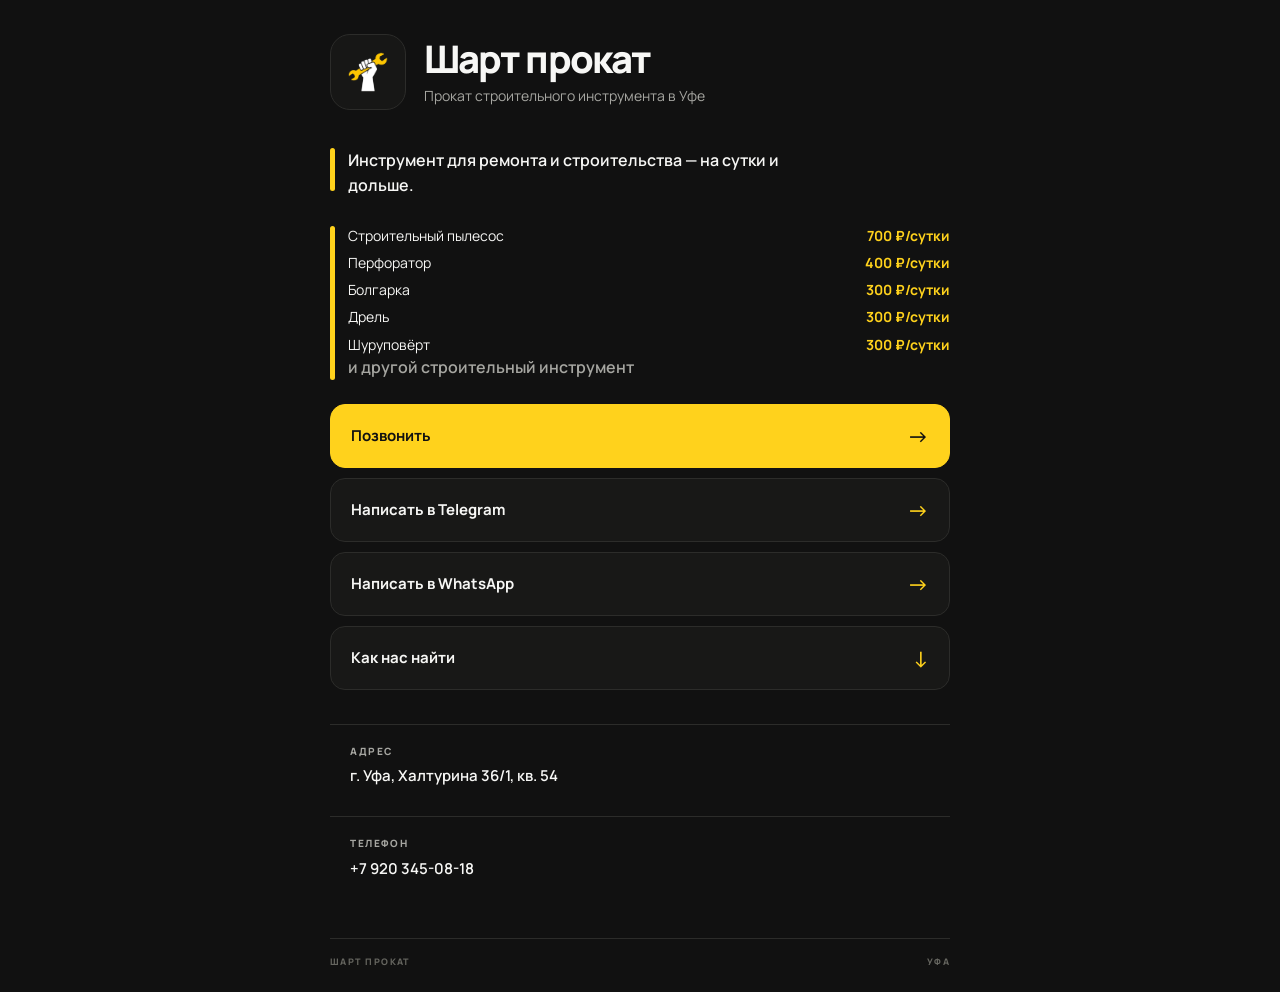
==== index.html @ f5a3ae48 "добавил асортимент" ====
<!doctype html>
<html lang="ru">
<head>
  <meta charset="utf-8">
  <meta name="viewport" content="width=device-width, initial-scale=1, viewport-fit=cover">
  <meta name="theme-color" content="#111111">
  <meta name="description" content="Шарт прокат — прокат строительного инструмента в Уфе. Халтурина 36/1, кв. 54.">
  <meta property="og:title" content="Шарт прокат — прокат строительного инструмента">
  <meta property="og:description" content="Прокат строительного инструмента в Уфе.">
  <meta property="og:type" content="website">
  <title>Шарт прокат — прокат инструмента в Уфе</title>
  <link rel="icon" href="assets/logo.png" type="image/svg+xml">
  <link rel="stylesheet" href="style.css">
</head>
<body>
  <main class="page">
    <header class="hero">
      <div class="brand-mark" aria-label="Шарт прокат">
        <img src="assets/logo.png" alt="Шарт прокат">
      </div>
      <div class="brand">
        <h1>Шарт прокат</h1>
        <p>Прокат строительного инструмента в Уфе</p>
      </div>
    </header>

    <section class="intro">
      <span class="accent-line"></span>
      <p>Инструмент для ремонта и строительства — на сутки и дольше.</p>
    </section>

<section class="intro price-list">
  <span class="accent-line"></span>
  <div class="price-content">

    <div class="prices">
      <div><span>Строительный пылесос</span><b>700 ₽/сутки</b></div>
      <div><span>Перфоратор</span><b>400 ₽/сутки</b></div>
      <div><span>Болгарка</span><b>300 ₽/сутки</b></div>
      <div><span>Дрель</span><b>300 ₽/сутки</b></div>
      <div><span>Шуруповёрт</span><b>300 ₽/сутки</b></div>
    </div>

    <p class="price-more">и другой строительный инструмент</p>
  </div>
</section>

    <section class="actions" aria-label="Связаться с нами">
      <a class="button button-primary" href="tel:+79203450818">
        <span>Позвонить</span>
        <b>→</b>
      </a>

      <a class="button" href="https://t.me/ShartProkatBot" target="_blank" rel="noopener">
        <span>Написать в Telegram</span>
        <b>→</b>
      </a>

      <a class="button" href="https://wa.me/79203450818" target="_blank" rel="noopener">
        <span>Написать в WhatsApp</span>
        <b>→</b>
      </a>

      <a class="button" href="#address">
        <span>Как нас найти</span>
        <b>↓</b>
      </a>
    </section>

    <section class="info">
      <div class="info-card">
        <div class="label">АДРЕС</div>
        <div class="value" id="address">г. Уфа, Халтурина 36/1, кв. 54</div>
      </div>

      <div class="info-card">
        <div class="label">ТЕЛЕФОН</div>
        <a class="value link" href="tel:+79203450818">+7 920 345-08-18</a>
      </div>
    </section>

    <footer>
      <span>ШАРТ ПРОКАТ</span>
      <span>УФА</span>
    </footer>
  </main>
</body>
</html>
---- style.css ----
@import url('https://fonts.googleapis.com/css2?family=Manrope:wght@400;500;600;700;800&display=swap');

:root {
  --black: #111111;
  --white: #f7f7f5;
  --yellow: #ffd21c;
  --muted: #a6a6a1;
  --border: #2c2c2a;
}

* {
  box-sizing: border-box;
}

html {
  scroll-behavior: smooth;
}

body {
  margin: 0;
  min-height: 100vh;
  background: var(--black);
  color: var(--white);
  font-family: "Manrope", Arial, sans-serif;
}

a {
  color: inherit;
  text-decoration: none;
}

.page {
  width: min(100% - 32px, 620px);
  margin: 0 auto;
  padding: 34px 0 24px;
}

.hero {
  display: flex;
  align-items: center;
  gap: 18px;
}

.brand-mark {
  width: 76px;
  height: 76px;
  flex: 0 0 76px;
  display: grid;
  place-items: center;
  border: 1px solid var(--border);
  background: #171716;
  border-radius: 20px;
  overflow: hidden;
}

.brand-mark img {
  width: 62px;
  height: 62px;
  display: block;
}

.brand h1 {
  margin: 0;
  font-size: clamp(27px, 7vw, 38px);
  line-height: 1;
  letter-spacing: -0.05em;
  font-weight: 800;
}

.brand p {
  margin: 9px 0 0;
  color: var(--muted);
  font-size: 14px;
  line-height: 1.4;
}

.intro {
  margin: 38px 0 24px;
  display: flex;
  gap: 13px;
  align-items: flex-start;
}

.accent-line {
  width: 5px;
  min-width: 5px;
  height: 43px;
  background: var(--yellow);
  border-radius: 99px;
}

.intro p {
  margin: 0;
  max-width: 480px;
  font-size: 16px;
  line-height: 1.55;
  font-weight: 600;
}

.actions {
  display: grid;
  gap: 10px;
}

.button {
  min-height: 64px;
  padding: 0 20px;
  display: flex;
  align-items: center;
  justify-content: space-between;
  border: 1px solid var(--border);
  border-radius: 15px;
  background: #181817;
  font-size: 15px;
  font-weight: 700;
  transition: transform .18s ease, border-color .18s ease, background .18s ease;
}

.button b {
  color: var(--yellow);
  font-size: 22px;
  font-weight: 500;
}

.button:hover {
  transform: translateY(-2px);
  border-color: #555550;
  background: #20201e;
}

.button:active {
  transform: translateY(0);
}

.button-primary {
  background: var(--yellow);
  border-color: var(--yellow);
  color: var(--black);
}

.button-primary b {
  color: var(--black);
}

.button-primary:hover {
  background: #ffe04e;
  border-color: #ffe04e;
}

.info {
  margin-top: 34px;
  display: grid;
  gap: 10px;
}

.info-card {
  padding: 19px 20px;
  border-top: 1px solid var(--border);
}

.label {
  margin-bottom: 7px;
  color: var(--muted);
  font-size: 10px;
  letter-spacing: .16em;
  font-weight: 800;
}

.value {
  font-size: 15px;
  line-height: 1.5;
  font-weight: 600;
}

.link {
  display: inline-block;
}

footer {
  margin-top: 38px;
  padding-top: 16px;
  border-top: 1px solid var(--border);
  display: flex;
  justify-content: space-between;
  color: #666660;
  font-size: 9px;
  font-weight: 800;
  letter-spacing: .16em;
}

@media (max-width: 420px) {
  .page {
    width: min(100% - 24px, 620px);
    padding-top: 24px;
  }

  .hero {
    gap: 14px;
  }

  .brand-mark {
    width: 66px;
    height: 66px;
    flex-basis: 66px;
    border-radius: 17px;
  }

  .brand-mark img {
    width: 54px;
    height: 54px;
  }

  .brand h1 {
    font-size: 28px;
  }

  .brand p {
    font-size: 12px;
  }

  .button {
    min-height: 60px;
  }
}
.price-list {
  margin-top: 28px;
}

.price-list .accent-line {
  height: auto;
  min-height: 100%;
  align-self: stretch;
}

.price-content {
  flex: 1;
  min-width: 0;
}

.price-title {
  margin: 0 0 50px;
  font-size: 16px;
  line-height: 1.4;
  font-weight: 700;
}

.prices {
  display: grid;
  gap: 7px;
}

.prices div {
  display: flex;
  align-items: baseline;
  justify-content: space-between;
  gap: 16px;
  font-size: 14px;
  line-height: 1.45;
}

.prices span {
  color: var(--white);
}

.prices b {
  flex: 0 0 auto;
  color: var(--yellow);
  font-weight: 700;
  white-space: nowrap;
}

.price-more {
  margin: 13px 0 0;
  color: var(--muted);
  font-size: 13px;
  line-height: 1.4;
  font-weight: 500;
}
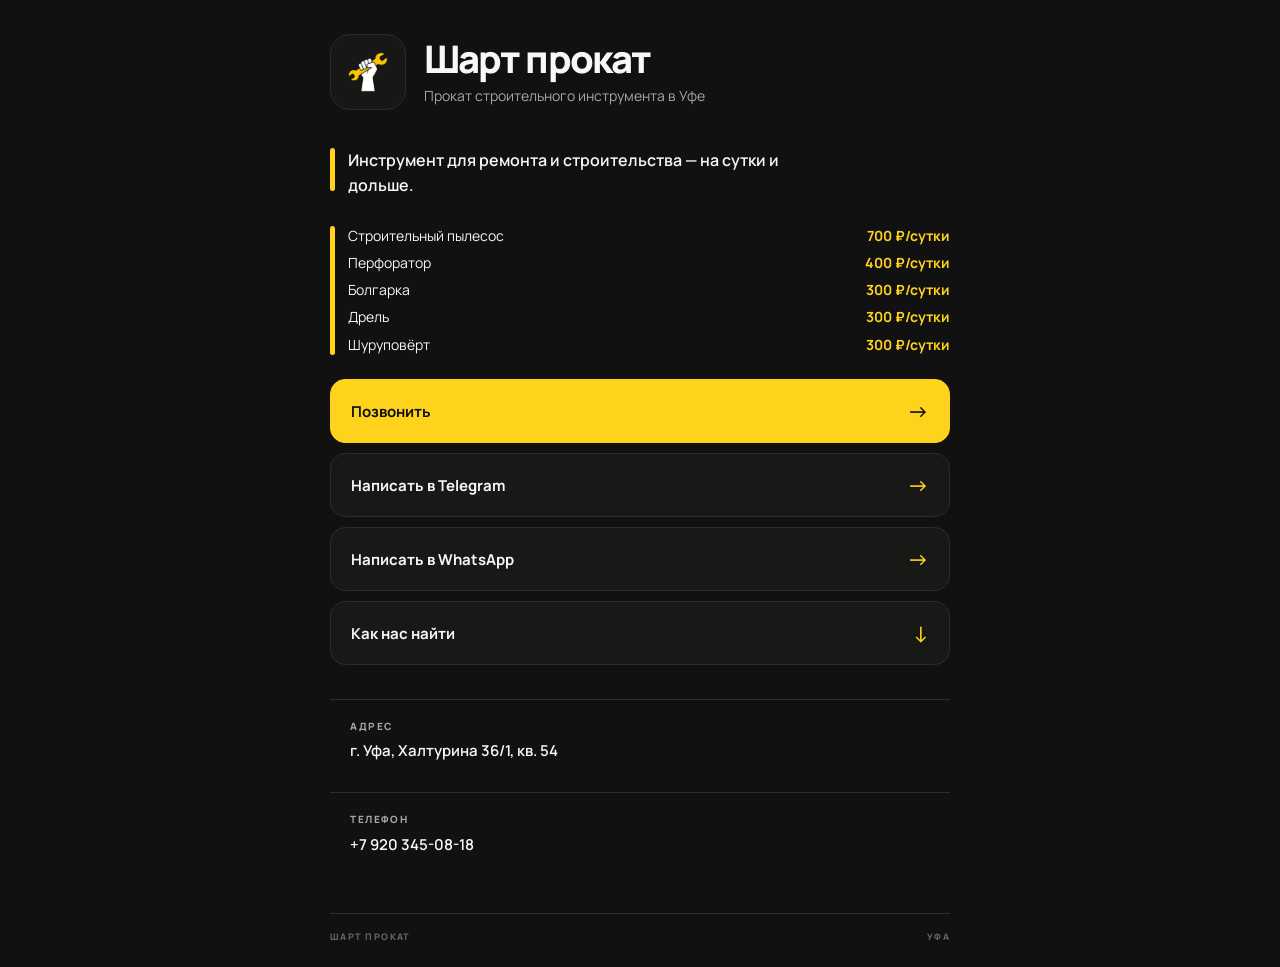
==== commit 2eca237d: "убрал точт обесит" ====
--- a/index.html
+++ b/index.html
@@ -40,8 +40,6 @@
       <div><span>Дрель</span><b>300 ₽/сутки</b></div>
       <div><span>Шуруповёрт</span><b>300 ₽/сутки</b></div>
     </div>
-
-    <p class="price-more">и другой строительный инструмент</p>
   </div>
 </section>
 
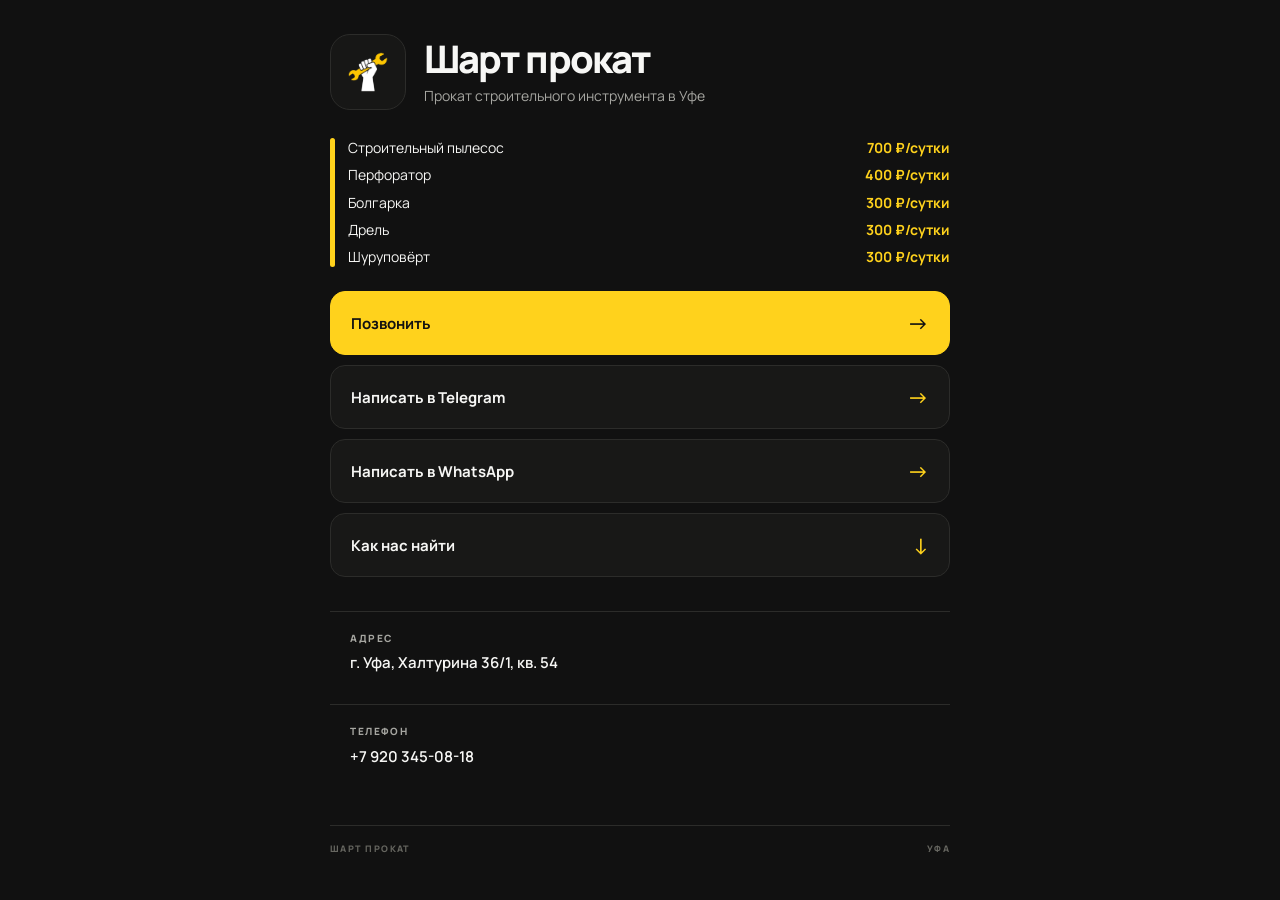
==== commit c6a5973c: "удалил интро" ====
--- a/index.html
+++ b/index.html
@@ -24,11 +24,6 @@
       </div>
     </header>
 
-    <section class="intro">
-      <span class="accent-line"></span>
-      <p>Инструмент для ремонта и строительства — на сутки и дольше.</p>
-    </section>
-
 <section class="intro price-list">
   <span class="accent-line"></span>
   <div class="price-content">
@@ -54,7 +49,7 @@
         <b>→</b>
       </a>
 
-      <a class="button" href="https://wa.me/79203450818" target="_blank" rel="noopener">
+      <a class="button" href="https://wa.me/79610406788" target="_blank" rel="noopener">
         <span>Написать в WhatsApp</span>
         <b>→</b>
       </a>
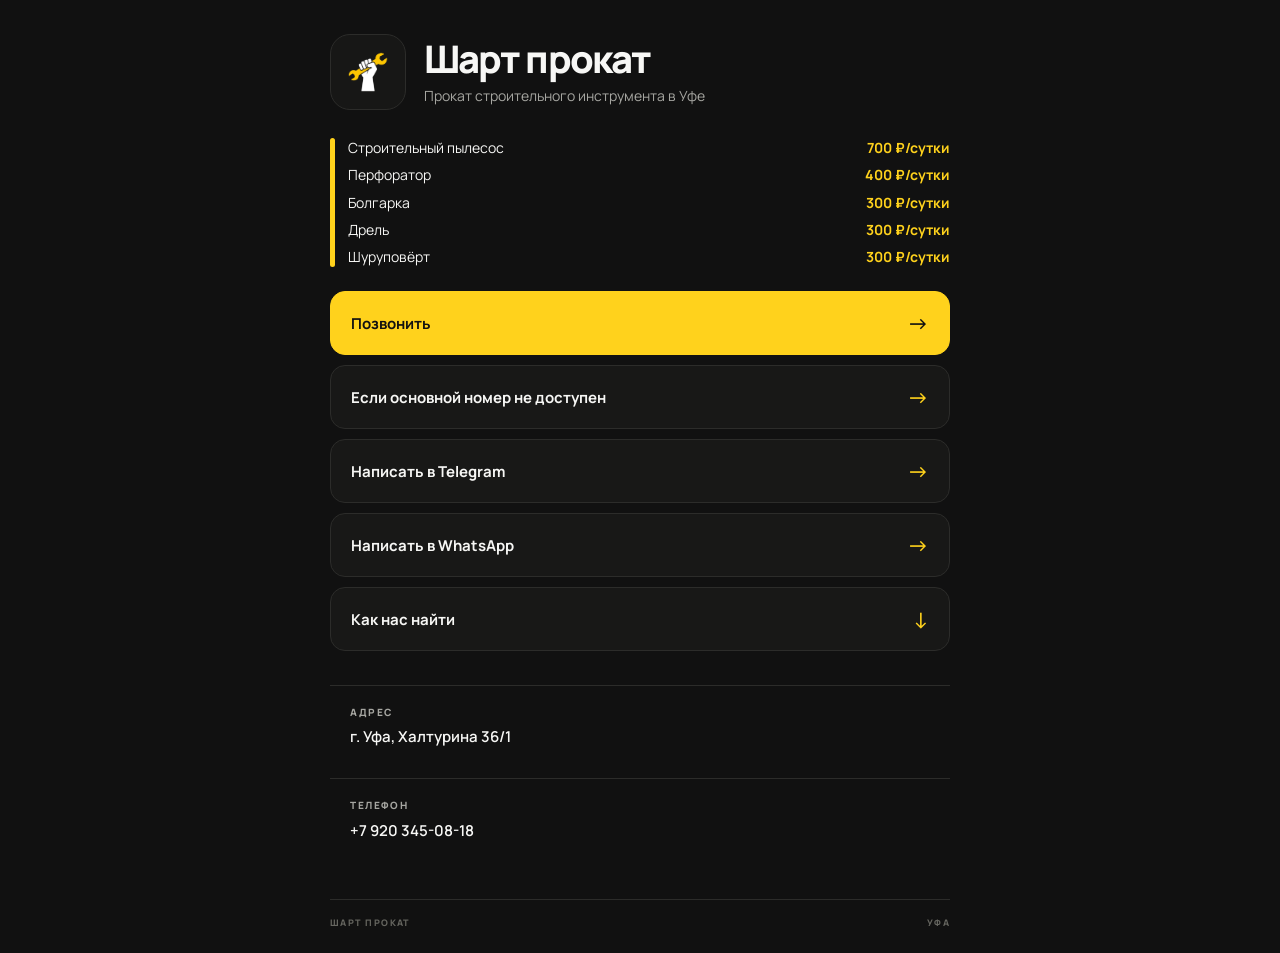
==== commit e66b1a1f: "добавил контакты" ====
--- a/index.html
+++ b/index.html
@@ -44,6 +44,11 @@
         <b>→</b>
       </a>
 
+      <a class="button" href="tel:+79177970357">
+        <span>Если основной номер не доступен</span>
+        <b>→</b>
+      </a>
+
       <a class="button" href="https://t.me/ShartProkatBot" target="_blank" rel="noopener">
         <span>Написать в Telegram</span>
         <b>→</b>
@@ -63,7 +68,7 @@
     <section class="info">
       <div class="info-card">
         <div class="label">АДРЕС</div>
-        <div class="value" id="address">г. Уфа, Халтурина 36/1, кв. 54</div>
+        <div class="value" id="address">г. Уфа, Халтурина 36/1</div>
       </div>
 
       <div class="info-card">
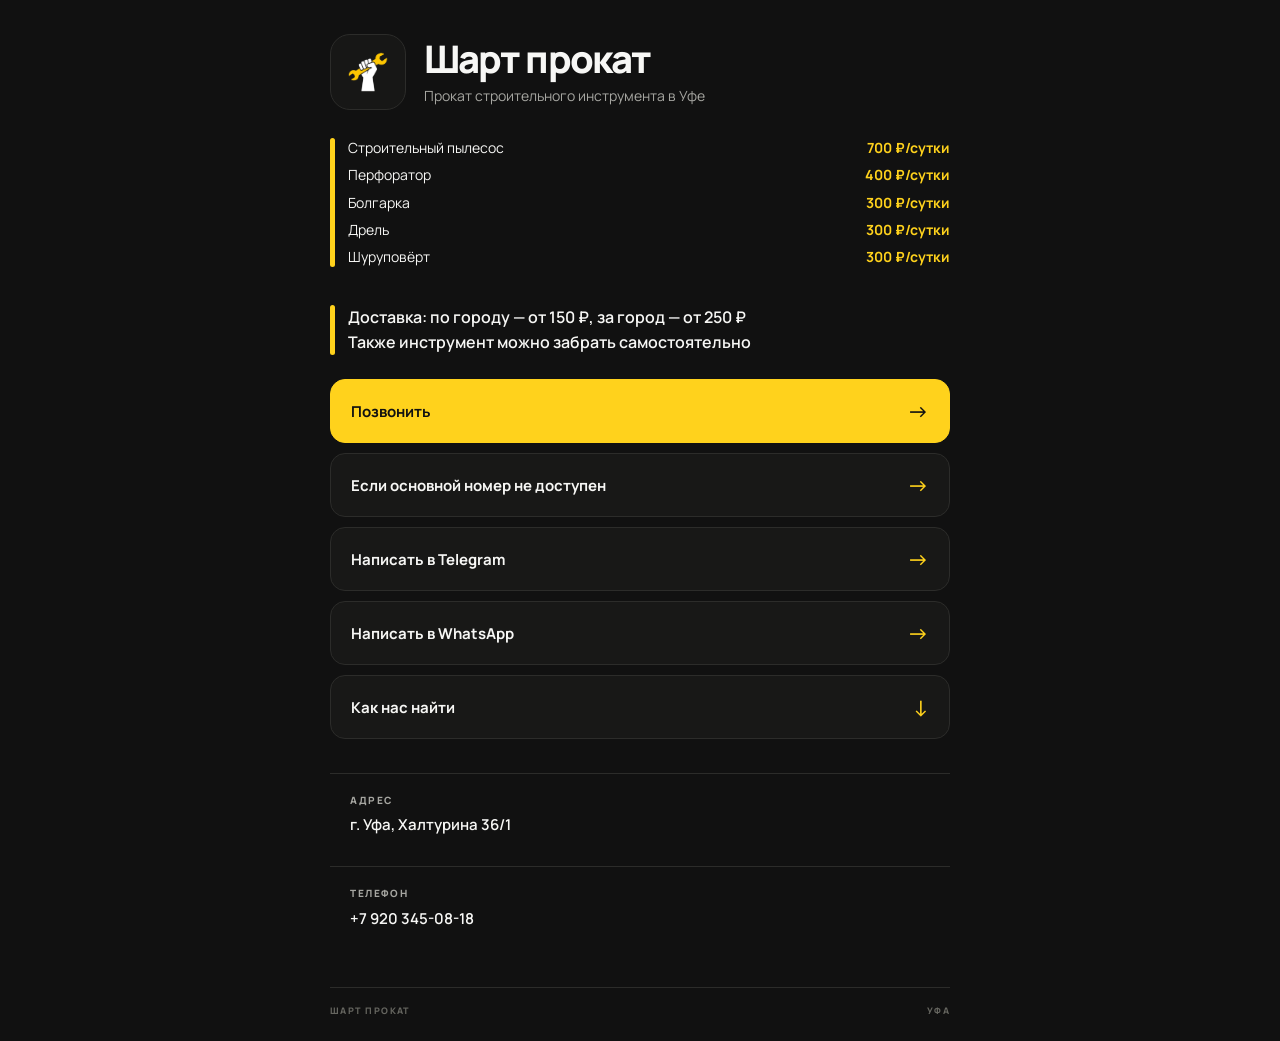
==== commit 75747fb8: "добавил раскладку" ====
--- a/index.html
+++ b/index.html
@@ -37,6 +37,12 @@
     </div>
   </div>
 </section>
+     <section class="intro">
+      <span class="accent-line"></span>
+      <p>Доставка: по городу — от 150 ₽, за город — от 250 ₽<br>
+          Также инструмент можно забрать самостоятельно
+      </p>
+    </section>
 
     <section class="actions" aria-label="Связаться с нами">
       <a class="button button-primary" href="tel:+79203450818">
--- a/style.css
+++ b/style.css
@@ -84,7 +84,7 @@
 .accent-line {
   width: 5px;
   min-width: 5px;
-  height: 43px;
+  height: 50px;
   background: var(--yellow);
   border-radius: 99px;
 }
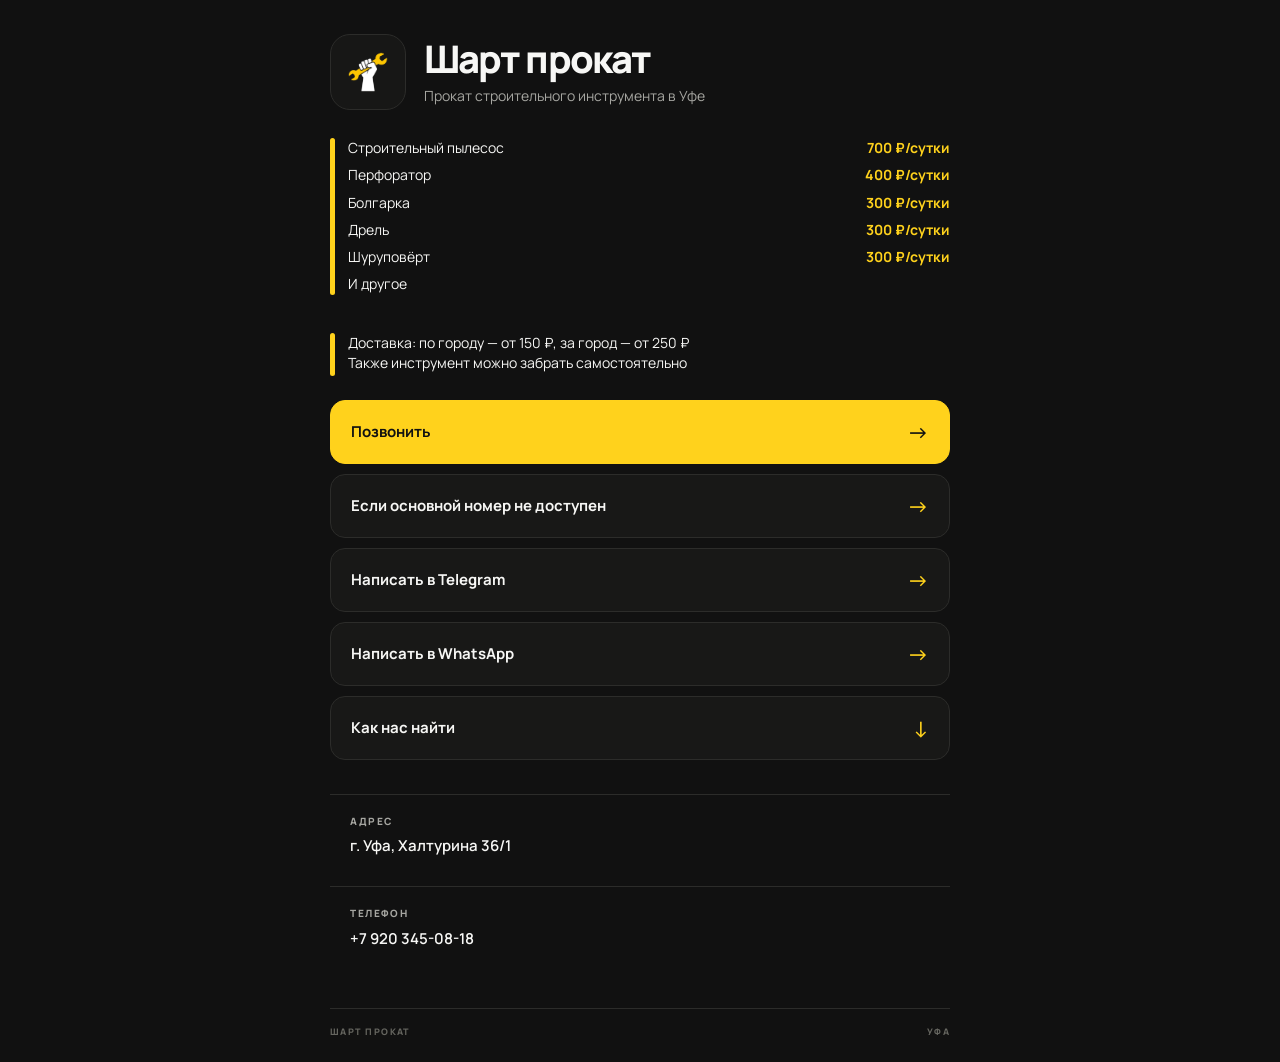
==== commit 225c511d: "изменил доставку" ====
--- a/index.html
+++ b/index.html
@@ -24,25 +24,31 @@
       </div>
     </header>
 
-<section class="intro price-list">
+    <section class="intro price-list">
+      <span class="accent-line"></span>
+      <div class="price-content">
+
+        <div class="prices">
+          <div><span>Строительный пылесос</span><b>700 ₽/сутки</b></div>
+          <div><span>Перфоратор</span><b>400 ₽/сутки</b></div>
+          <div><span>Болгарка</span><b>300 ₽/сутки</b></div>
+          <div><span>Дрель</span><b>300 ₽/сутки</b></div>
+          <div><span>Шуруповёрт</span><b>300 ₽/сутки</b></div>
+            <div><span>И другое</span><b> </b></div>
+        </div>
+      </div>
+    </section>
+<section class="intro delivery">
   <span class="accent-line"></span>
-  <div class="price-content">
 
-    <div class="prices">
-      <div><span>Строительный пылесос</span><b>700 ₽/сутки</b></div>
-      <div><span>Перфоратор</span><b>400 ₽/сутки</b></div>
-      <div><span>Болгарка</span><b>300 ₽/сутки</b></div>
-      <div><span>Дрель</span><b>300 ₽/сутки</b></div>
-      <div><span>Шуруповёрт</span><b>300 ₽/сутки</b></div>
-    </div>
+  <div class="delivery-content">
+    <span>
+      Доставка: по городу — от 150 ₽, за город — от 250 ₽
+      <br>
+      Также инструмент можно забрать самостоятельно
+    </span>
   </div>
 </section>
-     <section class="intro">
-      <span class="accent-line"></span>
-      <p>Доставка: по городу — от 150 ₽, за город — от 250 ₽<br>
-          Также инструмент можно забрать самостоятельно
-      </p>
-    </section>
 
     <section class="actions" aria-label="Связаться с нами">
       <a class="button button-primary" href="tel:+79203450818">
--- a/style.css
+++ b/style.css
@@ -84,7 +84,7 @@
 .accent-line {
   width: 5px;
   min-width: 5px;
-  height: 50px;
+  height: 43px;
   background: var(--yellow);
   border-radius: 99px;
 }
@@ -250,6 +250,14 @@
 }
 
 .prices div {
+  display: flex;
+  align-items: baseline;
+  justify-content: space-between;
+  gap: 16px;
+  font-size: 14px;
+  line-height: 1.45;
+}
+.delivery-content span {
   display: flex;
   align-items: baseline;
   justify-content: space-between;
